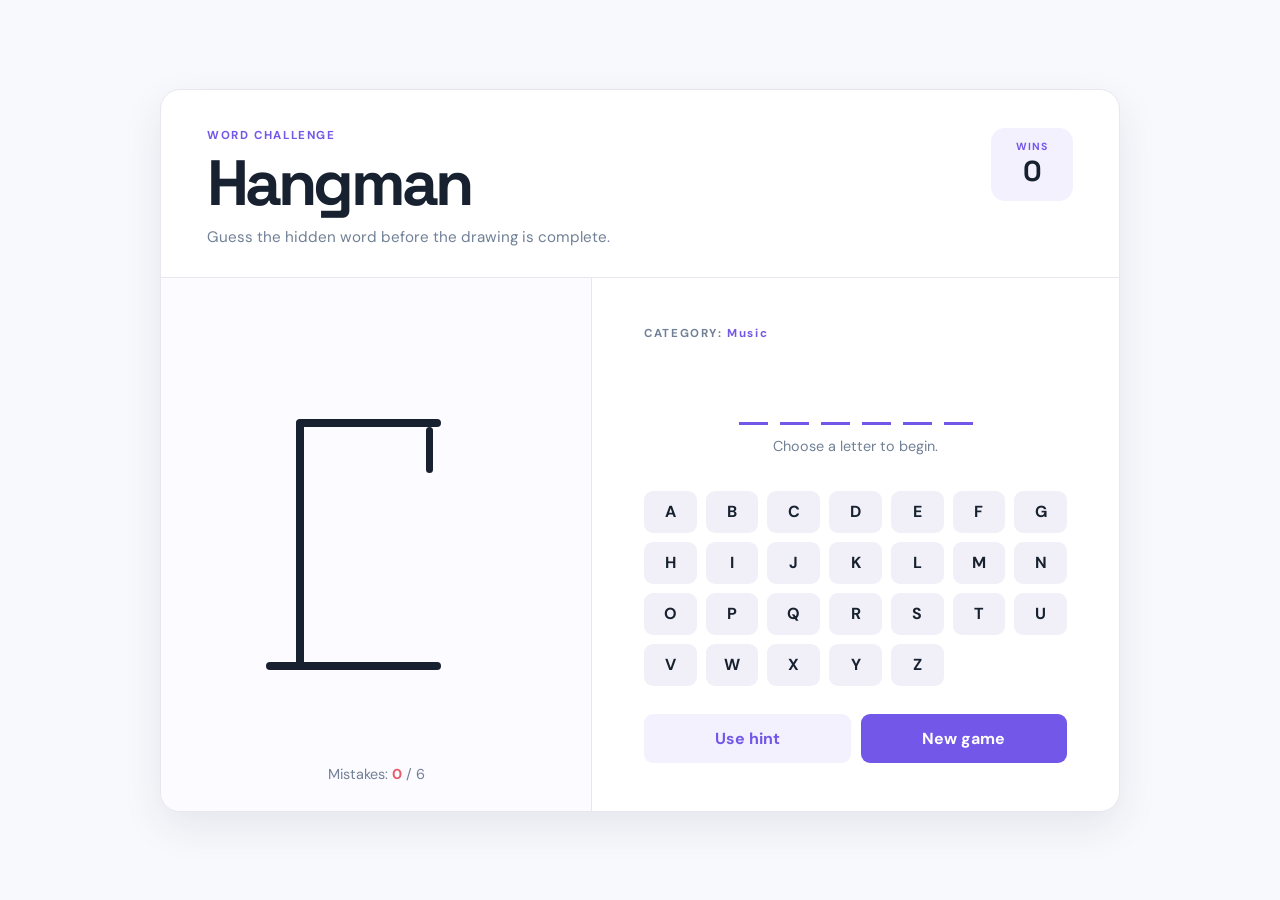
==== Hang-Man/index.html @ 5d8d51ae "Add files via upload" ====
<!DOCTYPE html>
<html lang="en">
<head>
  <meta charset="UTF-8" />
  <meta name="viewport" content="width=device-width, initial-scale=1.0" />
  <title>Hangman Challenge</title>
  <link rel="stylesheet" href="hang_man.css" />
</head>
<body>
  <main class="game-card">
    <header class="game-header">
      <div>
        <p class="eyebrow">WORD CHALLENGE</p>
        <h1>Hangman</h1>
        <p class="subtitle">Guess the hidden word before the drawing is complete.</p>
      </div>
      <div class="score-box" aria-label="Games won">
        <span>WINS</span>
        <strong id="wins">0</strong>
      </div>
    </header>

    <section class="game-area">
      <div class="hangman-panel" aria-label="Hangman drawing">
        <div class="gallows">
          <span class="beam"></span>
          <span class="rope"></span>
          <span class="post"></span>
          <span class="base"></span>
          <div class="figure">
            <span class="head body-part"></span>
            <span class="torso body-part"></span>
            <span class="arm-left body-part"></span>
            <span class="arm-right body-part"></span>
            <span class="leg-left body-part"></span>
            <span class="leg-right body-part"></span>
          </div>
        </div>
        <p class="mistakes">Mistakes: <strong id="mistakes">0</strong> / 6</p>
      </div>

      <div class="play-panel">
        <p class="category">CATEGORY: <span id="category">—</span></p>
        <div id="word" class="word" aria-live="polite"></div>
        <p id="status" class="status">Choose a letter to begin.</p>
        <div id="keyboard" class="keyboard" aria-label="Letter keyboard"></div>
        <div class="game-actions">
          <button id="hint" class="hint" type="button">Use hint</button>
          <button id="newGame" class="new-game" type="button">New game</button>
        </div>
      </div>
    </section>
  </main>
  <script src="hang_man.js"></script>
</body>
</html>
---- Hang-Man/hang_man.css ----
@import url('https://fonts.googleapis.com/css2?family=DM+Sans:wght@400;500;700&family=Space+Grotesk:wght@600;700&display=swap');

:root {
  --ink: #18212f;
  --muted: #718096;
  --purple: #7357e8;
  --light: #f4f1ff;
  --line: #e8e7ef;
  --red: #e65c68;
}

* {
  box-sizing: border-box;
}

body {
  margin: 0;
  min-height: 100vh;
  display: grid;
  place-items: center;
  padding: 24px;
  color: var(--ink);
  background: #f8f9fc;
  font-family: 'DM Sans', sans-serif;
}

.game-card {
  width: 960px;
  max-width: 100%;
  overflow: hidden;
  background: white;
  border: 1px solid var(--line);
  border-radius: 20px;
  box-shadow: 0 15px 40px rgba(41, 39, 80, .09);
}

.game-header {
  display: flex;
  align-items: flex-start;
  justify-content: space-between;
  padding: 38px 46px 30px;
  border-bottom: 1px solid var(--line);
}

.eyebrow,
.category {
  margin: 0 0 8px;
  color: var(--purple);
  font-size: .72rem;
  font-weight: 700;
  letter-spacing: .14em;
}

h1 {
  margin: 0;
  font-family: 'Space Grotesk', sans-serif;
  font-size: 4rem;
  letter-spacing: -.06em;
  line-height: 1;
}

.subtitle {
  margin: 12px 0 0;
  color: var(--muted);
  font-size: .95rem;
}

.score-box {
  min-width: 82px;
  padding: 12px 16px;
  text-align: center;
  background: var(--light);
  border-radius: 14px;
}

.score-box span {
  display: block;
  color: var(--purple);
  font-size: .65rem;
  font-weight: 700;
  letter-spacing: .12em;
}

.score-box strong {
  font-family: 'Space Grotesk', sans-serif;
  font-size: 1.8rem;
}

.game-area {
  display: grid;
  grid-template-columns: .9fr 1.1fr;
  min-height: 480px;
}

.hangman-panel {
  position: relative;
  display: grid;
  place-items: center;
  padding: 32px;
  background: #fcfbff;
  border-right: 1px solid var(--line);
}

.gallows {
  position: relative;
  width: 220px;
  height: 275px;
}

.gallows span {
  position: absolute;
  display: block;
  background: var(--ink);
  border-radius: 4px;
}

.beam {
  top: 12px;
  left: 30px;
  width: 145px;
  height: 8px;
}

.rope {
  top: 20px;
  left: 160px;
  width: 7px;
  height: 46px;
}

.post {
  bottom: 12px;
  left: 30px;
  width: 8px;
  height: 250px;
}

.base {
  bottom: 12px;
  left: 0;
  width: 175px;
  height: 8px;
}

.figure {
  position: absolute;
  top: 66px;
  left: 115px;
  width: 90px;
  height: 200px;
}

.figure .head {
  top: 0;
  left: 22px;
}

.body-part {
  position: absolute;
  display: block;
  opacity: 0;
  background: var(--purple);
  transition: opacity .25s;
}

.head {
  top: 0;
  left: 22px;
  width: 54px;
  height: 54px;
  border: 7px solid var(--purple);
  border-radius: 50%;
  background: transparent;
}

.torso {
  top: 54px;
  left: 47px;
  width: 7px;
  height: 72px;
}

.arm-left,
.arm-right {
  top: 65px;
  width: 7px;
  height: 60px;
  transform-origin: top;
}

.arm-left {
  left: 47px;
  transform: rotate(42deg);
}

.arm-right {
  left: 48px;
  transform: rotate(-42deg);
}

.leg-left,
.leg-right {
  top: 116px;
  left: 48px;
  width: 7px;
  height: 67px;
  transform-origin: top;
}

.leg-left {
  transform: rotate(35deg);
}

.leg-right {
  transform: rotate(-35deg);
}

.mistakes {
  position: absolute;
  bottom: 28px;
  margin: 0;
  color: var(--muted);
  font-size: .9rem;
}

.mistakes strong {
  color: var(--red);
}

.play-panel {
  padding: 48px 52px;
}

.category {
  color: var(--muted);
}

.category span {
  color: var(--purple);
}

.word {
  display: flex;
  justify-content: center;
  gap: 12px;
  min-height: 58px;
  margin: 25px 0 12px;
  color: var(--ink);
  font-family: 'Space Grotesk', sans-serif;
  font-size: 2.7rem;
  font-weight: 700;
  letter-spacing: .08em;
}

.letter {
  width: 29px;
  text-align: center;
  border-bottom: 3px solid var(--purple);
}

.status {
  min-height: 24px;
  margin: 0 0 30px;
  color: var(--muted);
  text-align: center;
  font-size: .9rem;
}

.status.success {
  color: #2c9a70;
  font-weight: 700;
}

.status.failure {
  color: var(--red);
  font-weight: 700;
}

.keyboard {
  display: grid;
  grid-template-columns: repeat(7, 1fr);
  gap: 9px;
}

.key,
.new-game {
  border: 0;
  border-radius: 9px;
  font: inherit;
  font-weight: 700;
  cursor: pointer;
  transition: transform .15s, background .15s;
}

.key {
  height: 42px;
  color: var(--ink);
  background: #f1f0f8;
}

.key:hover:not(:disabled) {
  color: white;
  background: var(--purple);
  transform: translateY(-2px);
}

.key:disabled {
  cursor: not-allowed;
  opacity: .4;
}

.key.correct {
  color: white;
  background: #55b88b;
}

.key.wrong {
  color: white;
  background: var(--red);
}

.game-actions {
  display: grid;
  grid-template-columns: 1fr 1fr;
  gap: 10px;
  margin-top: 28px;
}

.new-game,
.hint {
  width: 100%;
  padding: 14px;
  border: 0;
  border-radius: 9px;
  font: inherit;
  font-weight: 700;
  cursor: pointer;
  transition: transform .15s, background .15s;
}

.new-game {
  color: white;
  background: var(--purple);
}

.hint {
  color: var(--purple);
  background: var(--light);
}

.new-game:hover,
.hint:hover:not(:disabled) {
  transform: translateY(-2px);
}

.new-game:hover {
  background: #5e43d0;
}

.hint:disabled {
  cursor: not-allowed;
  opacity: .45;
}

@media (max-width: 700px) {
  .game-header {
    padding: 28px 24px;
  }

  h1 {
    font-size: 2.8rem;
  }

  .game-area {
    grid-template-columns: 1fr;
  }

  .hangman-panel {
    min-height: 350px;
    border-right: 0;
    border-bottom: 1px solid var(--line);
  }

  .play-panel {
    padding: 32px 24px;
  }

  .word {
    gap: 7px;
    font-size: 2rem;
  }

  .keyboard {
    gap: 6px;
  }

  .key {
    height: 38px;
    font-size: .85rem;
  }
}
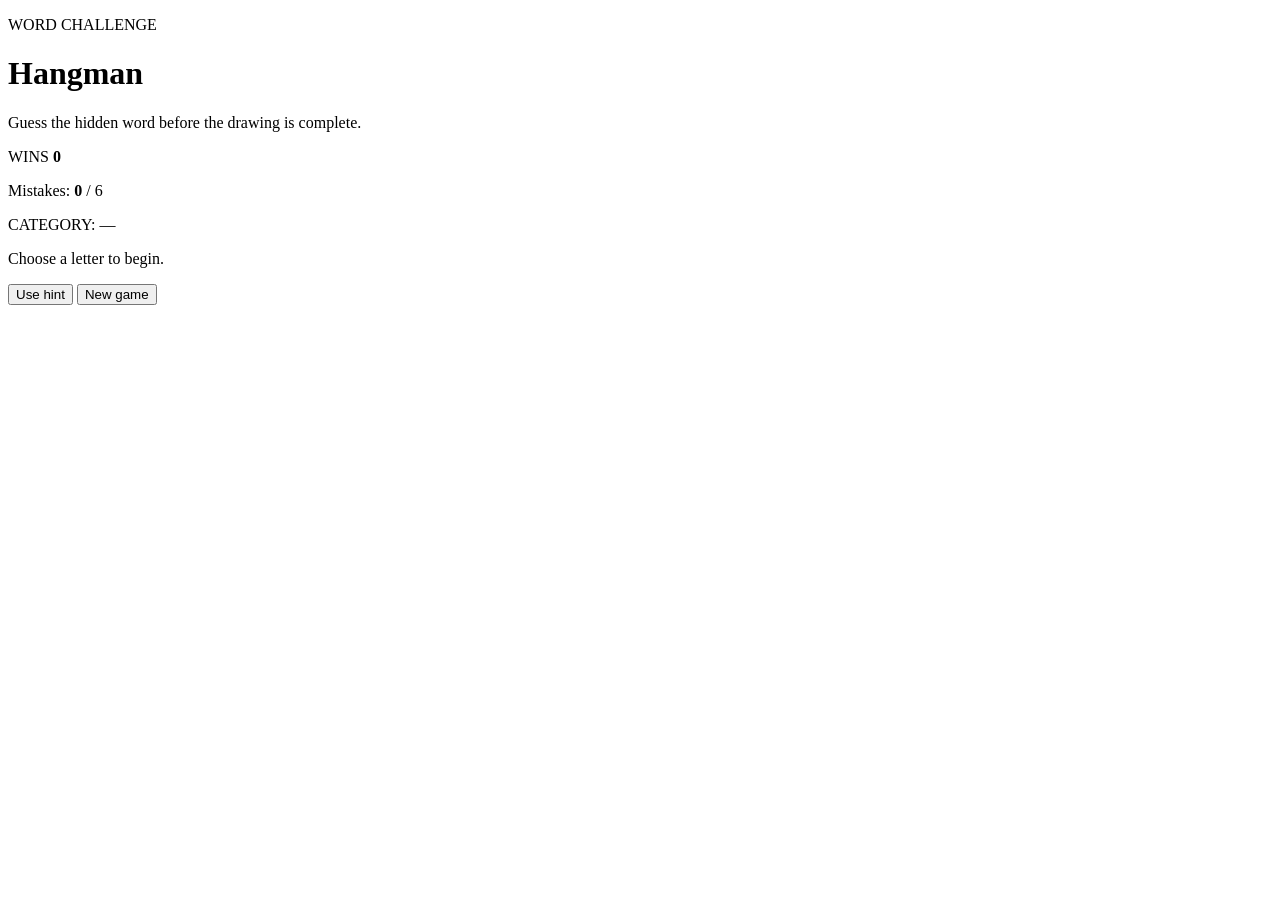
==== commit 0fa11227: "index.html" ====
--- a/Hang-Man/index.html
+++ b/Hang-Man/index.html
@@ -4,7 +4,7 @@
   <meta charset="UTF-8" />
   <meta name="viewport" content="width=device-width, initial-scale=1.0" />
   <title>Hangman Challenge</title>
-  <link rel="stylesheet" href="hang_man.css" />
+  <link rel="stylesheet" href="styles.css" />
 </head>
 <body>
   <main class="game-card">
@@ -51,6 +51,6 @@
       </div>
     </section>
   </main>
-  <script src="hang_man.js"></script>
+  <script src="script.js"></script>
 </body>
 </html>
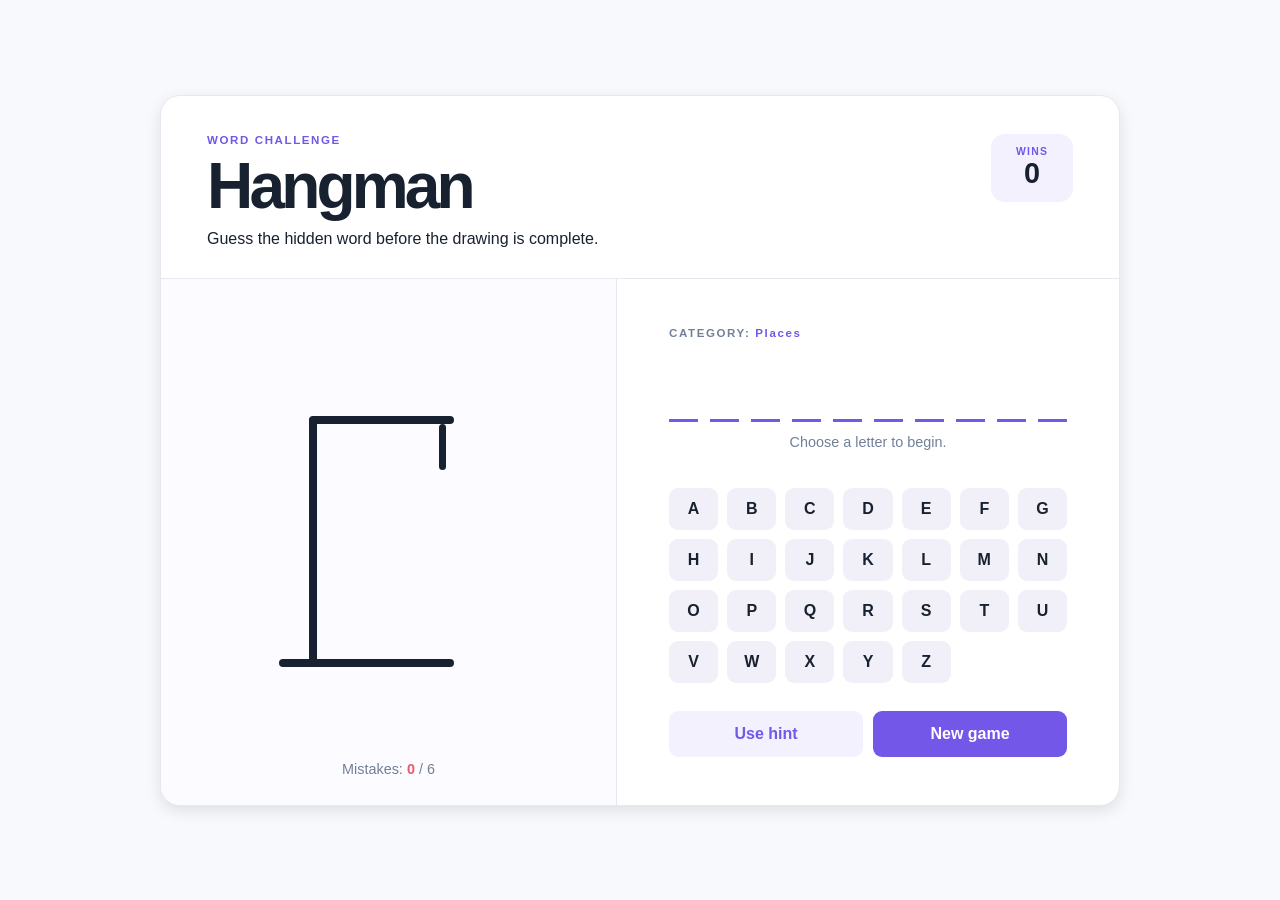
==== commit 9da966b7: "index.html" ====
--- a/Hang-Man/index.html
+++ b/Hang-Man/index.html
@@ -4,7 +4,7 @@
   <meta charset="UTF-8" />
   <meta name="viewport" content="width=device-width, initial-scale=1.0" />
   <title>Hangman Challenge</title>
-  <link rel="stylesheet" href="styles.css" />
+  <link rel="stylesheet" href="hang_man.css" >
 </head>
 <body>
   <main class="game-card">
@@ -51,6 +51,6 @@
       </div>
     </section>
   </main>
-  <script src="script.js"></script>
+  <script src="hang_man.js"></script>
 </body>
 </html>
--- a/Hang-Man/hang_man.css
+++ b/Hang-Man/hang_man.css
@@ -0,0 +1,389 @@
+* {
+  box-sizing: border-box;
+}
+
+body {
+  margin: 0;
+  min-height: 100vh;
+  display: grid;
+  place-items: center;
+  padding: 24px;
+  color: #18212f;
+  background: #f8f9fc;
+  font-family: Arial, sans-serif;
+}
+
+.game-card {
+  width: 960px;
+  max-width: 100%;
+  overflow: hidden;
+  background: white;
+  border: 1px solid #e8e7ef;
+  border-radius: 20px;
+  box-shadow: 0 5px 15px rgba(0, 0, 0, 0.1);
+}
+
+.game-header {
+  display: flex;
+  align-items: flex-start;
+  justify-content: space-between;
+  padding: 38px 46px 30px;
+  border-bottom: 1px solid #e8e7ef;
+}
+
+.eyebrow,
+.category {
+  margin: 0 0 8px;
+  color: #7357e8;
+  font-size: .72rem;
+  font-weight: 700;
+  letter-spacing: .14em;
+}
+
+h1 {
+  margin: 0;
+  font-family: Arial, sans-serif;
+  font-size: 4rem;
+  letter-spacing: -.06em;
+  line-height: 1;
+}
+
+.subtitle {
+    margin: 12px 0 0;
+    color: var(--muted);
+}
+
+.score-box {
+  min-width: 82px;
+  padding: 12px 16px;
+  text-align: center;
+  background: #f4f1ff;
+  border-radius: 14px;
+}
+
+.score-box span {
+  display: block;
+  color: #7357e8;
+  font-size: .65rem;
+  font-weight: 700;
+  letter-spacing: .12em;
+}
+
+.score-box strong {
+  font-family: Arial, sans-serif;
+  font-size: 1.8rem;
+}
+
+.game-area {
+  display: grid;
+  grid-template-columns: 1fr 1fr;
+  min-height: 480px;
+}
+
+.hangman-panel {
+  position: relative;
+  display: grid;
+  place-items: center;
+  padding: 32px;
+  background: #fcfbff;
+  border-right: 1px solid #e8e7ef;
+}
+
+.gallows {
+  position: relative;
+  width: 220px;
+  height: 275px;
+}
+
+.gallows span {
+  position: absolute;
+  display: block;
+  background: #18212f;
+  border-radius: 4px;
+}
+
+.beam {
+  top: 12px;
+  left: 30px;
+  width: 145px;
+  height: 8px;
+}
+
+.rope {
+  top: 20px;
+  left: 160px;
+  width: 7px;
+  height: 46px;
+}
+
+.post {
+  bottom: 12px;
+  left: 30px;
+  width: 8px;
+  height: 250px;
+}
+
+.base {
+  bottom: 12px;
+  left: 0;
+  width: 175px;
+  height: 8px;
+}
+
+.figure {
+  position: absolute;
+  top: 66px;
+  left: 115px;
+  width: 90px;
+  height: 200px;
+}
+
+.figure .head {
+  top: 0;
+  left: 22px;
+}
+
+.body-part {
+  position: absolute;
+  display: block;
+  opacity: 0;
+  background: #7357e8;
+  transition: opacity .25s;
+}
+
+.head {
+  top: 0;
+  left: 22px;
+  width: 54px;
+  height: 54px;
+  border: 7px solid #7357e8;
+  border-radius: 50%;
+  background: transparent;
+}
+
+.torso {
+  top: 54px;
+  left: 47px;
+  width: 7px;
+  height: 72px;
+}
+
+.arm-left,
+.arm-right {
+  top: 65px;
+  width: 7px;
+  height: 60px;
+  transform-origin: top;
+}
+
+.arm-left {
+  left: 47px;
+  transform: rotate(42deg);
+}
+
+.arm-right {
+  left: 48px;
+  transform: rotate(-42deg);
+}
+
+.leg-left,
+.leg-right {
+  top: 116px;
+  left: 48px;
+  width: 7px;
+  height: 67px;
+  transform-origin: top;
+}
+
+.leg-left {
+  transform: rotate(35deg);
+}
+
+.leg-right {
+  transform: rotate(-35deg);
+}
+
+.mistakes {
+  position: absolute;
+  bottom: 28px;
+  margin: 0;
+  color: #718096;
+  font-size: .9rem;
+}
+
+.mistakes strong {
+  color: #e65c68;
+}
+
+.play-panel {
+  padding: 48px 52px;
+}
+
+.category {
+  color: #718096;
+}
+
+.category span {
+  color: #7357e8;
+}
+
+.word {
+  display: flex;
+  justify-content: center;
+  gap: 12px;
+  min-height: 58px;
+  margin: 25px 0 12px;
+  color: #18212f;
+  font-family: Arial, sans-serif;
+  font-size: 2.7rem;
+  font-weight: 700;
+  letter-spacing: .08em;
+}
+
+.letter {
+  width: 29px;
+  text-align: center;
+  border-bottom: 3px solid #7357e8;
+}
+
+.status {
+  min-height: 24px;
+  margin: 0 0 30px;
+  color: #718096;
+  text-align: center;
+  font-size: .9rem;
+}
+
+.status.success {
+  color: #2c9a70;
+  font-weight: 700;
+}
+
+.status.failure {
+  color: #e65c68;
+  font-weight: 700;
+}
+
+.keyboard {
+  display: grid;
+  grid-template-columns: repeat(7, 1fr);
+  gap: 9px;
+}
+
+.key,
+.new-game {
+  border: 0;
+  border-radius: 9px;
+  font: inherit;
+  font-weight: 700;
+  cursor: pointer;
+  transition: transform .15s, background .15s;
+}
+
+.key {
+  height: 42px;
+  color: #18212f;
+  background: #f1f0f8;
+}
+
+.key:hover:not(:disabled) {
+  color: white;
+  background: #7357e8;
+  transform: translateY(-2px);
+}
+
+.key:disabled {
+  cursor: not-allowed;
+  opacity: .4;
+}
+
+.key.correct {
+  color: white;
+  background: #55b88b;
+}
+
+.key.wrong {
+  color: white;
+  background: #e65c68;
+}
+
+.game-actions {
+  display: grid;
+  grid-template-columns: 1fr 1fr;
+  gap: 10px;
+  margin-top: 28px;
+}
+
+.new-game,
+.hint {
+  width: 100%;
+  padding: 14px;
+  border: 0;
+  border-radius: 9px;
+  font: inherit;
+  font-weight: 700;
+  cursor: pointer;
+  transition: transform .15s, background .15s;
+}
+
+.new-game {
+  color: white;
+  background: #7357e8;
+}
+
+.hint {
+  color: #7357e8;
+  background: #f4f1ff;
+}
+
+.new-game:hover,
+.hint:hover:not(:disabled) {
+  transform: translateY(-2px);
+}
+
+.new-game:hover {
+  background: #5e43d0;
+}
+
+.hint:disabled {
+  cursor: not-allowed;
+  opacity: .45;
+}
+
+@media (max-width: 700px) {
+  .game-header {
+    padding: 28px 24px;
+  }
+
+  h1 {
+    font-size: 2.8rem;
+  }
+
+  .game-area {
+    grid-template-columns: 1fr;
+  }
+
+  .hangman-panel {
+    min-height: 350px;
+    border-right: 0;
+    border-bottom: 1px solid #e8e7ef;
+  }
+
+  .play-panel {
+    padding: 32px 24px;
+  }
+
+  .word {
+    gap: 7px;
+    font-size: 2rem;
+  }
+
+  .keyboard {
+    gap: 6px;
+  }
+
+  .key {
+    height: 38px;
+    font-size: .85rem;
+  }
+}
